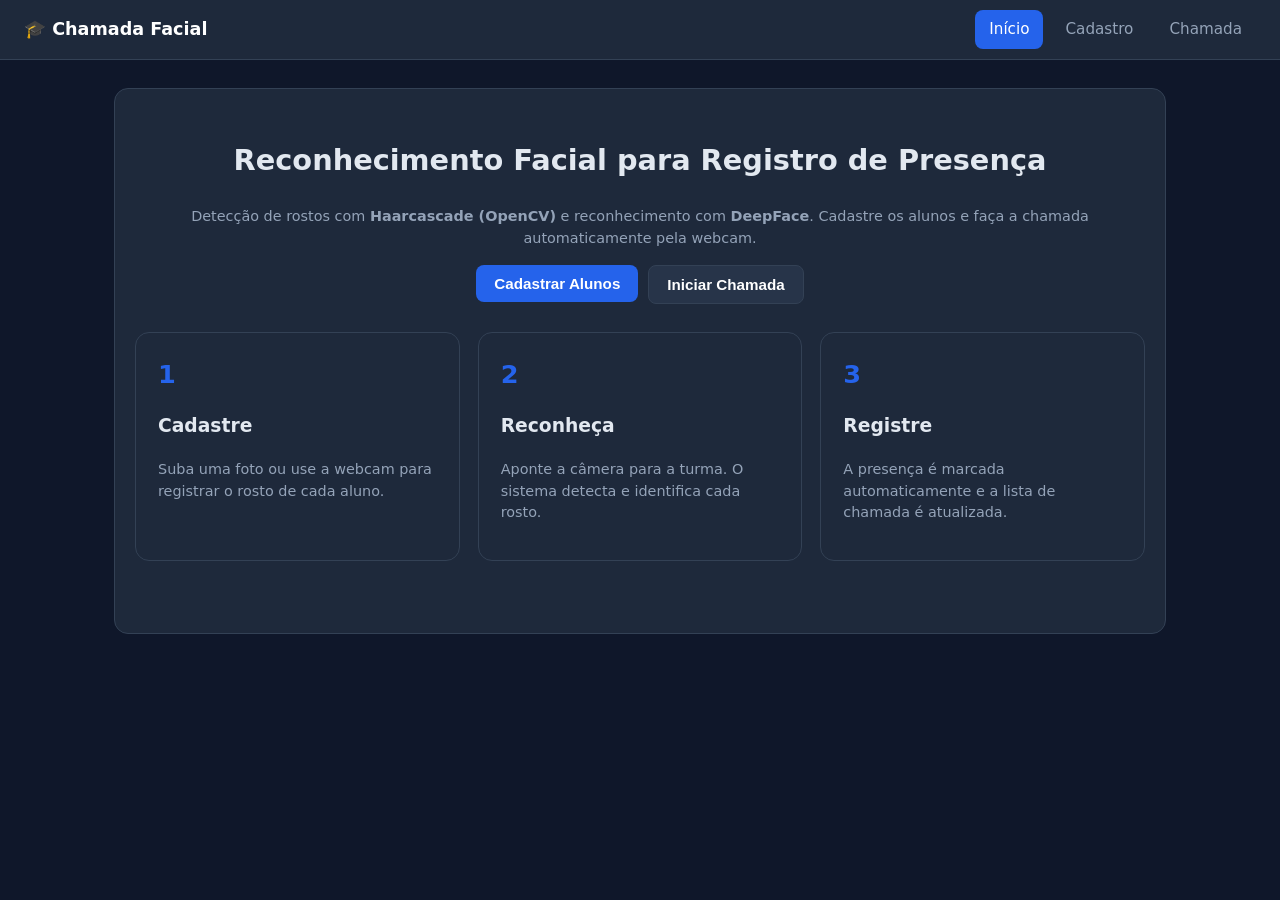
==== frontend/index.html @ 1a3e9120 "Aplicação web de chamada por reconhecimento facial Backend FastAPI com detecção de rostos via Haarca" ====
<!DOCTYPE html>
<html lang="pt-br">
<head>
  <meta charset="UTF-8" />
  <meta name="viewport" content="width=device-width, initial-scale=1.0" />
  <title>Chamada por Reconhecimento Facial</title>
  <link rel="stylesheet" href="css/style.css" />
</head>
<body>
  <header class="topbar">
    <h1>🎓 Chamada Facial</h1>
    <nav>
      <a href="index.html" class="active">Início</a>
      <a href="cadastro.html">Cadastro</a>
      <a href="chamada.html">Chamada</a>
    </nav>
  </header>

  <main>
    <div class="card hero">
      <h2>Reconhecimento Facial para Registro de Presença</h2>
      <p class="muted">
        Detecção de rostos com <strong>Haarcascade (OpenCV)</strong> e
        reconhecimento com <strong>DeepFace</strong>. Cadastre os alunos e faça a
        chamada automaticamente pela webcam.
      </p>
      <div class="btn-row">
        <a href="cadastro.html"><button>Cadastrar Alunos</button></a>
        <a href="chamada.html"><button class="secondary">Iniciar Chamada</button></a>
      </div>

      <div class="steps">
        <div class="card">
          <div class="num">1</div>
          <h3>Cadastre</h3>
          <p class="muted">Suba uma foto ou use a webcam para registrar o rosto de cada aluno.</p>
        </div>
        <div class="card">
          <div class="num">2</div>
          <h3>Reconheça</h3>
          <p class="muted">Aponte a câmera para a turma. O sistema detecta e identifica cada rosto.</p>
        </div>
        <div class="card">
          <div class="num">3</div>
          <h3>Registre</h3>
          <p class="muted">A presença é marcada automaticamente e a lista de chamada é atualizada.</p>
        </div>
      </div>
    </div>
  </main>

  <script src="js/common.js"></script>
</body>
</html>
---- frontend/css/style.css ----
:root {
  --bg: #0f172a;
  --surface: #1e293b;
  --surface-2: #273449;
  --primary: #2563eb;
  --primary-hover: #1d4ed8;
  --success: #16a34a;
  --danger: #dc2626;
  --text: #e2e8f0;
  --muted: #94a3b8;
  --border: #334155;
}

* { box-sizing: border-box; }

body {
  margin: 0;
  font-family: "Segoe UI", system-ui, -apple-system, sans-serif;
  background: var(--bg);
  color: var(--text);
  line-height: 1.5;
}

header.topbar {
  background: var(--surface);
  border-bottom: 1px solid var(--border);
  padding: 0 24px;
  display: flex;
  align-items: center;
  gap: 24px;
  height: 60px;
}

header.topbar h1 {
  font-size: 1.1rem;
  margin: 0;
  color: #fff;
}

header.topbar nav { display: flex; gap: 8px; margin-left: auto; }

header.topbar nav a {
  color: var(--muted);
  text-decoration: none;
  padding: 8px 14px;
  border-radius: 8px;
  font-size: 0.95rem;
}
header.topbar nav a:hover { background: var(--surface-2); color: #fff; }
header.topbar nav a.active { background: var(--primary); color: #fff; }

main { max-width: 1100px; margin: 0 auto; padding: 28px 24px 60px; }

.card {
  background: var(--surface);
  border: 1px solid var(--border);
  border-radius: 14px;
  padding: 22px;
  margin-bottom: 22px;
}

.card h2 { margin-top: 0; font-size: 1.15rem; }
.muted { color: var(--muted); font-size: 0.9rem; }

.grid-2 { display: grid; grid-template-columns: 1fr 1fr; gap: 22px; }
@media (max-width: 820px) { .grid-2 { grid-template-columns: 1fr; } }

label { display: block; font-size: 0.9rem; margin: 14px 0 6px; color: var(--muted); }

input[type="text"], input[type="file"] {
  width: 100%;
  padding: 10px 12px;
  background: var(--surface-2);
  border: 1px solid var(--border);
  border-radius: 8px;
  color: var(--text);
  font-size: 0.95rem;
}

button {
  cursor: pointer;
  border: none;
  border-radius: 8px;
  padding: 10px 18px;
  font-size: 0.95rem;
  font-weight: 600;
  background: var(--primary);
  color: #fff;
  transition: background 0.15s;
}
button:hover { background: var(--primary-hover); }
button:disabled { opacity: 0.5; cursor: not-allowed; }
button.secondary { background: var(--surface-2); border: 1px solid var(--border); }
button.secondary:hover { background: var(--border); }
button.danger { background: var(--danger); }

.btn-row { display: flex; gap: 10px; flex-wrap: wrap; margin-top: 16px; }

/* Vídeo / câmera */
.video-wrap {
  position: relative;
  width: 100%;
  background: #000;
  border-radius: 12px;
  overflow: hidden;
  aspect-ratio: 4 / 3;
}
.video-wrap video, .video-wrap canvas {
  position: absolute;
  inset: 0;
  width: 100%;
  height: 100%;
  object-fit: cover;
}
.video-wrap canvas { pointer-events: none; }

img.preview {
  width: 100%;
  max-height: 280px;
  object-fit: contain;
  border-radius: 10px;
  background: #000;
  margin-top: 12px;
}

/* Lista de alunos */
.student-list { display: grid; grid-template-columns: repeat(auto-fill, minmax(140px, 1fr)); gap: 14px; }
.student-card {
  background: var(--surface-2);
  border: 1px solid var(--border);
  border-radius: 12px;
  padding: 12px;
  text-align: center;
}
.student-card img {
  width: 100%;
  aspect-ratio: 1;
  object-fit: cover;
  border-radius: 8px;
  background: #000;
}
.student-card .name { font-weight: 600; margin: 8px 0; font-size: 0.9rem; }

/* Tabela de presença */
table { width: 100%; border-collapse: collapse; }
th, td { text-align: left; padding: 10px 12px; border-bottom: 1px solid var(--border); }
th { color: var(--muted); font-size: 0.82rem; text-transform: uppercase; letter-spacing: 0.04em; }
.badge { padding: 3px 10px; border-radius: 999px; font-size: 0.8rem; font-weight: 600; }
.badge.present { background: rgba(22,163,74,.18); color: #4ade80; }
.badge.absent { background: rgba(148,163,184,.15); color: var(--muted); }

/* Toast / mensagens */
#toast {
  position: fixed;
  bottom: 24px;
  left: 50%;
  transform: translateX(-50%);
  background: var(--surface-2);
  border: 1px solid var(--border);
  padding: 12px 20px;
  border-radius: 10px;
  opacity: 0;
  transition: opacity 0.3s;
  pointer-events: none;
  max-width: 90vw;
}
#toast.show { opacity: 1; }
#toast.ok { border-color: var(--success); }
#toast.err { border-color: var(--danger); }

.status-dot { display: inline-block; width: 10px; height: 10px; border-radius: 50%; background: var(--muted); margin-right: 8px; }
.status-dot.live { background: #4ade80; box-shadow: 0 0 8px #4ade80; }

.stats { display: flex; gap: 24px; margin-top: 8px; }
.stats div span { display: block; font-size: 1.6rem; font-weight: 700; }
.stats div small { color: var(--muted); }

.hero { text-align: center; padding: 50px 20px; }
.hero h2 { font-size: 1.8rem; }
.hero .btn-row { justify-content: center; }
.steps { display: grid; grid-template-columns: repeat(auto-fit, minmax(220px,1fr)); gap: 18px; margin-top: 28px; text-align: left; }
.steps .card .num { font-size: 1.6rem; font-weight: 800; color: var(--primary); }
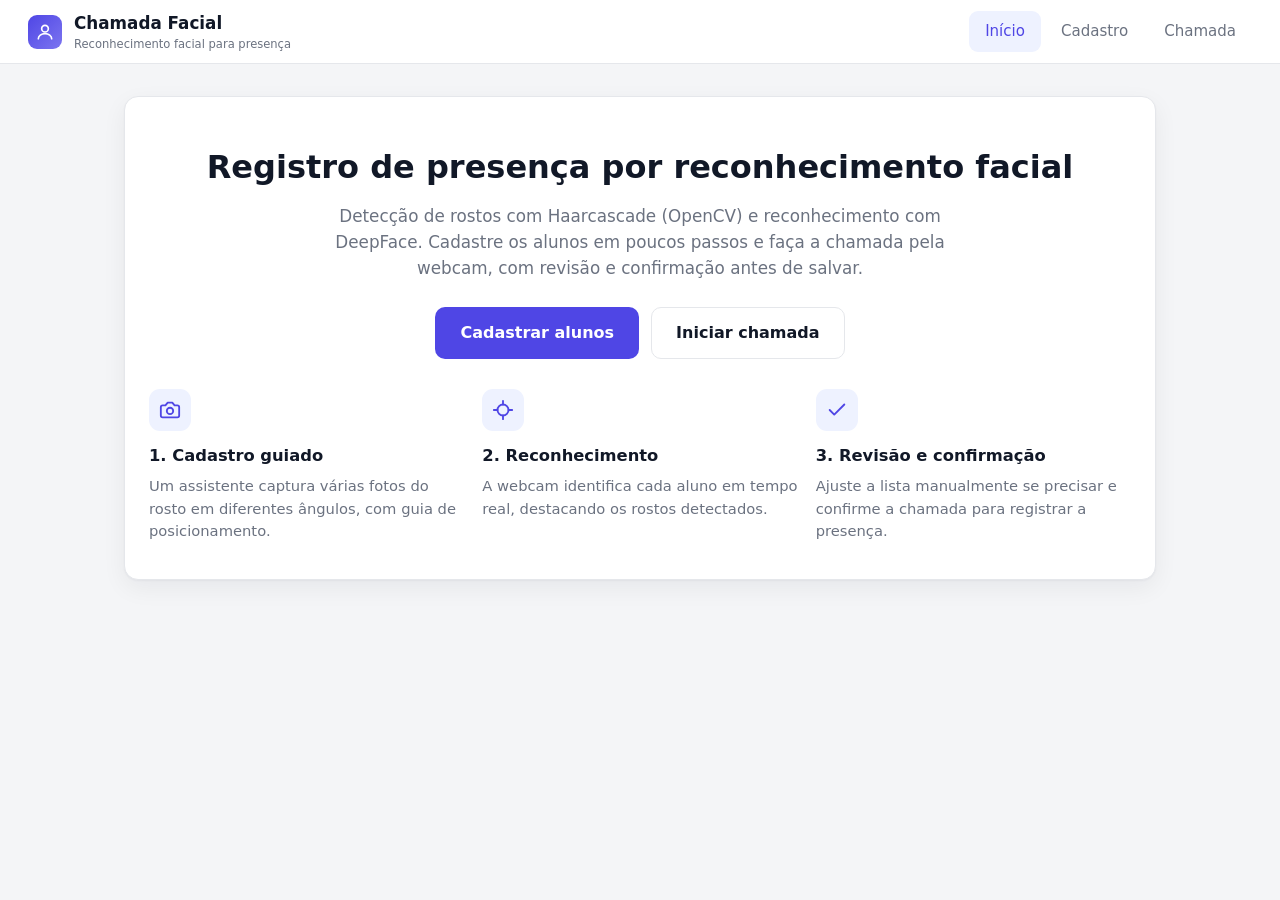
==== commit 2536bda3: "Reformula UX: cadastro em wizard, chamada com revisão/confirmação e visual novo Cadastro: - Wizard e" ====
--- a/frontend/index.html
+++ b/frontend/index.html
@@ -3,50 +3,55 @@
 <head>
   <meta charset="UTF-8" />
   <meta name="viewport" content="width=device-width, initial-scale=1.0" />
-  <title>Chamada por Reconhecimento Facial</title>
+  <title>Chamada Facial</title>
   <link rel="stylesheet" href="css/style.css" />
 </head>
 <body>
   <header class="topbar">
-    <h1>🎓 Chamada Facial</h1>
-    <nav>
+    <div class="brand">
+      <span class="logo">
+        <svg width="20" height="20" viewBox="0 0 24 24" fill="none" stroke="currentColor" stroke-width="2" stroke-linecap="round" stroke-linejoin="round"><path d="M12 12a4 4 0 1 0 0-8 4 4 0 0 0 0 8Z"/><path d="M4 20c0-3.3 3.6-6 8-6s8 2.7 8 6"/></svg>
+      </span>
+      <span>Chamada Facial<small>Reconhecimento facial para presença</small></span>
+    </div>
+    <nav class="nav">
       <a href="index.html" class="active">Início</a>
       <a href="cadastro.html">Cadastro</a>
       <a href="chamada.html">Chamada</a>
     </nav>
   </header>
 
-  <main>
-    <div class="card hero">
-      <h2>Reconhecimento Facial para Registro de Presença</h2>
-      <p class="muted">
-        Detecção de rostos com <strong>Haarcascade (OpenCV)</strong> e
-        reconhecimento com <strong>DeepFace</strong>. Cadastre os alunos e faça a
-        chamada automaticamente pela webcam.
+  <main class="container">
+    <section class="card hero">
+      <h1>Registro de presença por reconhecimento facial</h1>
+      <p>
+        Detecção de rostos com Haarcascade (OpenCV) e reconhecimento com DeepFace.
+        Cadastre os alunos em poucos passos e faça a chamada pela webcam, com
+        revisão e confirmação antes de salvar.
       </p>
-      <div class="btn-row">
-        <a href="cadastro.html"><button>Cadastrar Alunos</button></a>
-        <a href="chamada.html"><button class="secondary">Iniciar Chamada</button></a>
+      <div class="actions">
+        <a href="cadastro.html" class="btn btn-lg">Cadastrar alunos</a>
+        <a href="chamada.html" class="btn btn-ghost btn-lg">Iniciar chamada</a>
       </div>
 
-      <div class="steps">
-        <div class="card">
-          <div class="num">1</div>
-          <h3>Cadastre</h3>
-          <p class="muted">Suba uma foto ou use a webcam para registrar o rosto de cada aluno.</p>
+      <div class="feature-grid">
+        <div class="feature">
+          <span class="ico"><svg width="22" height="22" viewBox="0 0 24 24" fill="none" stroke="currentColor" stroke-width="2" stroke-linecap="round" stroke-linejoin="round"><path d="M14.5 4h-5L7 7H4a2 2 0 0 0-2 2v9a2 2 0 0 0 2 2h16a2 2 0 0 0 2-2V9a2 2 0 0 0-2-2h-3l-2.5-3Z"/><circle cx="12" cy="13" r="3.5"/></svg></span>
+          <h3>1. Cadastro guiado</h3>
+          <p>Um assistente captura várias fotos do rosto em diferentes ângulos, com guia de posicionamento.</p>
         </div>
-        <div class="card">
-          <div class="num">2</div>
-          <h3>Reconheça</h3>
-          <p class="muted">Aponte a câmera para a turma. O sistema detecta e identifica cada rosto.</p>
+        <div class="feature">
+          <span class="ico"><svg width="22" height="22" viewBox="0 0 24 24" fill="none" stroke="currentColor" stroke-width="2" stroke-linecap="round" stroke-linejoin="round"><path d="m2 12 4 0m12 0 4 0M12 2v4m0 12v4"/><circle cx="12" cy="12" r="6"/></svg></span>
+          <h3>2. Reconhecimento</h3>
+          <p>A webcam identifica cada aluno em tempo real, destacando os rostos detectados.</p>
         </div>
-        <div class="card">
-          <div class="num">3</div>
-          <h3>Registre</h3>
-          <p class="muted">A presença é marcada automaticamente e a lista de chamada é atualizada.</p>
+        <div class="feature">
+          <span class="ico"><svg width="22" height="22" viewBox="0 0 24 24" fill="none" stroke="currentColor" stroke-width="2" stroke-linecap="round" stroke-linejoin="round"><path d="M20 6 9 17l-5-5"/></svg></span>
+          <h3>3. Revisão e confirmação</h3>
+          <p>Ajuste a lista manualmente se precisar e confirme a chamada para registrar a presença.</p>
         </div>
       </div>
-    </div>
+    </section>
   </main>
 
   <script src="js/common.js"></script>
--- a/frontend/css/style.css
+++ b/frontend/css/style.css
@@ -1,182 +1,297 @@
+/* ===========================================================================
+   Design system — tema claro, profissional, sem emojis.
+   =========================================================================== */
 :root {
-  --bg: #0f172a;
-  --surface: #1e293b;
-  --surface-2: #273449;
-  --primary: #2563eb;
-  --primary-hover: #1d4ed8;
+  --bg: #f4f5f7;
+  --surface: #ffffff;
+  --surface-2: #f8fafc;
+  --primary: #4f46e5;
+  --primary-hover: #4338ca;
+  --primary-soft: #eef2ff;
   --success: #16a34a;
+  --success-soft: #dcfce7;
+  --warning: #d97706;
   --danger: #dc2626;
-  --text: #e2e8f0;
-  --muted: #94a3b8;
-  --border: #334155;
+  --danger-soft: #fef2f2;
+  --text: #111827;
+  --muted: #6b7280;
+  --border: #e5e7eb;
+  --ring: rgba(79, 70, 229, 0.25);
+  --shadow: 0 1px 2px rgba(16, 24, 40, .04), 0 8px 24px rgba(16, 24, 40, .06);
+  --radius: 14px;
 }
 
 * { box-sizing: border-box; }
+html, body { height: 100%; }
 
 body {
   margin: 0;
-  font-family: "Segoe UI", system-ui, -apple-system, sans-serif;
+  font-family: -apple-system, BlinkMacSystemFont, "Segoe UI", Roboto, Inter, system-ui, sans-serif;
   background: var(--bg);
   color: var(--text);
-  line-height: 1.5;
-}
-
-header.topbar {
+  line-height: 1.55;
+  -webkit-font-smoothing: antialiased;
+}
+
+a { color: inherit; text-decoration: none; }
+[hidden] { display: none !important; }
+
+/* ---------- Top bar ---------- */
+.topbar {
   background: var(--surface);
   border-bottom: 1px solid var(--border);
-  padding: 0 24px;
+  height: 64px;
   display: flex;
   align-items: center;
-  gap: 24px;
-  height: 60px;
-}
-
-header.topbar h1 {
-  font-size: 1.1rem;
-  margin: 0;
-  color: #fff;
-}
-
-header.topbar nav { display: flex; gap: 8px; margin-left: auto; }
-
-header.topbar nav a {
+  padding: 0 28px;
+  position: sticky;
+  top: 0;
+  z-index: 50;
+}
+.brand { display: flex; align-items: center; gap: 12px; font-weight: 700; font-size: 1.05rem; }
+.brand .logo {
+  width: 34px; height: 34px; border-radius: 9px;
+  background: linear-gradient(135deg, var(--primary), #7c75f0);
+  display: grid; place-items: center; color: #fff;
+}
+.brand small { display: block; font-weight: 500; font-size: .72rem; color: var(--muted); }
+.nav { display: flex; gap: 4px; margin-left: auto; }
+.nav a {
   color: var(--muted);
-  text-decoration: none;
-  padding: 8px 14px;
-  border-radius: 8px;
-  font-size: 0.95rem;
-}
-header.topbar nav a:hover { background: var(--surface-2); color: #fff; }
-header.topbar nav a.active { background: var(--primary); color: #fff; }
-
-main { max-width: 1100px; margin: 0 auto; padding: 28px 24px 60px; }
+  padding: 9px 16px;
+  border-radius: 9px;
+  font-size: .94rem;
+  font-weight: 500;
+  transition: .15s;
+}
+.nav a:hover { background: var(--surface-2); color: var(--text); }
+.nav a.active { background: var(--primary-soft); color: var(--primary); }
+
+/* ---------- Layout ---------- */
+.container { max-width: 1080px; margin: 0 auto; padding: 32px 24px 72px; }
+.page-head { margin-bottom: 22px; }
+.page-head h1 { font-size: 1.5rem; margin: 0 0 4px; }
+.page-head p { margin: 0; color: var(--muted); }
 
 .card {
   background: var(--surface);
   border: 1px solid var(--border);
-  border-radius: 14px;
-  padding: 22px;
-  margin-bottom: 22px;
-}
-
-.card h2 { margin-top: 0; font-size: 1.15rem; }
-.muted { color: var(--muted); font-size: 0.9rem; }
-
-.grid-2 { display: grid; grid-template-columns: 1fr 1fr; gap: 22px; }
-@media (max-width: 820px) { .grid-2 { grid-template-columns: 1fr; } }
-
-label { display: block; font-size: 0.9rem; margin: 14px 0 6px; color: var(--muted); }
-
-input[type="text"], input[type="file"] {
-  width: 100%;
-  padding: 10px 12px;
-  background: var(--surface-2);
-  border: 1px solid var(--border);
-  border-radius: 8px;
-  color: var(--text);
-  font-size: 0.95rem;
-}
-
-button {
+  border-radius: var(--radius);
+  padding: 24px;
+  box-shadow: var(--shadow);
+}
+.card + .card { margin-top: 22px; }
+.card h2 { margin: 0 0 4px; font-size: 1.15rem; }
+.card .sub { color: var(--muted); font-size: .92rem; margin: 0 0 18px; }
+
+.grid-2 { display: grid; grid-template-columns: 1.1fr .9fr; gap: 22px; align-items: start; }
+@media (max-width: 860px) { .grid-2 { grid-template-columns: 1fr; } }
+
+.muted { color: var(--muted); }
+.row { display: flex; align-items: center; gap: 12px; }
+.between { justify-content: space-between; }
+.center { text-align: center; }
+
+/* ---------- Buttons ---------- */
+.btn {
+  appearance: none;
   cursor: pointer;
-  border: none;
-  border-radius: 8px;
-  padding: 10px 18px;
-  font-size: 0.95rem;
+  border: 1px solid transparent;
+  border-radius: 10px;
+  padding: 11px 18px;
+  font-size: .95rem;
   font-weight: 600;
+  display: inline-flex;
+  align-items: center;
+  justify-content: center;
+  gap: 8px;
+  transition: .15s;
   background: var(--primary);
   color: #fff;
-  transition: background 0.15s;
-}
-button:hover { background: var(--primary-hover); }
-button:disabled { opacity: 0.5; cursor: not-allowed; }
-button.secondary { background: var(--surface-2); border: 1px solid var(--border); }
-button.secondary:hover { background: var(--border); }
-button.danger { background: var(--danger); }
-
-.btn-row { display: flex; gap: 10px; flex-wrap: wrap; margin-top: 16px; }
-
-/* Vídeo / câmera */
-.video-wrap {
+}
+.btn:hover { background: var(--primary-hover); }
+.btn:focus-visible { outline: none; box-shadow: 0 0 0 4px var(--ring); }
+.btn:disabled { opacity: .5; cursor: not-allowed; }
+.btn svg { width: 18px; height: 18px; }
+.btn-ghost { background: var(--surface); color: var(--text); border-color: var(--border); }
+.btn-ghost:hover { background: var(--surface-2); }
+.btn-danger { background: var(--danger); }
+.btn-danger:hover { background: #b91c1c; }
+.btn-soft-danger { background: var(--danger-soft); color: var(--danger); }
+.btn-soft-danger:hover { background: #fde2e2; }
+.btn-block { width: 100%; }
+.btn-lg { padding: 13px 24px; font-size: 1rem; }
+.actions { display: flex; gap: 12px; flex-wrap: wrap; }
+.actions.end { justify-content: flex-end; }
+
+/* ---------- Form fields ---------- */
+.field { margin-bottom: 16px; }
+.field label { display: block; font-size: .88rem; font-weight: 600; margin-bottom: 7px; }
+.field input[type="text"] {
+  width: 100%;
+  padding: 12px 14px;
+  border: 1px solid var(--border);
+  border-radius: 10px;
+  font-size: 1rem;
+  background: var(--surface);
+  color: var(--text);
+}
+.field input:focus { outline: none; border-color: var(--primary); box-shadow: 0 0 0 4px var(--ring); }
+.field .hint { color: var(--muted); font-size: .82rem; margin-top: 6px; }
+
+/* ---------- Stepper ---------- */
+.stepper { display: flex; align-items: center; margin-bottom: 26px; }
+.step { display: flex; align-items: center; gap: 10px; color: var(--muted); }
+.step .dot {
+  width: 30px; height: 30px; border-radius: 50%;
+  border: 2px solid var(--border);
+  display: grid; place-items: center;
+  font-size: .85rem; font-weight: 700;
+  background: var(--surface);
+  flex: none;
+}
+.step .name { font-size: .9rem; font-weight: 600; }
+.step.active { color: var(--primary); }
+.step.active .dot { border-color: var(--primary); background: var(--primary); color: #fff; }
+.step.done { color: var(--text); }
+.step.done .dot { border-color: var(--success); background: var(--success); color: #fff; }
+.step-line { flex: 1; height: 2px; background: var(--border); margin: 0 14px; border-radius: 2px; }
+.step.done + .step-line, .step-line.done { background: var(--success); }
+@media (max-width: 640px) { .step .name { display: none; } .step-line { margin: 0 8px; } }
+
+/* ---------- Video stage ---------- */
+.stage {
   position: relative;
   width: 100%;
-  background: #000;
-  border-radius: 12px;
+  aspect-ratio: 4 / 3;
+  background: #0b1220;
+  border-radius: var(--radius);
   overflow: hidden;
-  aspect-ratio: 4 / 3;
-}
-.video-wrap video, .video-wrap canvas {
-  position: absolute;
-  inset: 0;
-  width: 100%;
-  height: 100%;
-  object-fit: cover;
-}
-.video-wrap canvas { pointer-events: none; }
-
-img.preview {
-  width: 100%;
-  max-height: 280px;
-  object-fit: contain;
-  border-radius: 10px;
-  background: #000;
-  margin-top: 12px;
-}
-
-/* Lista de alunos */
-.student-list { display: grid; grid-template-columns: repeat(auto-fill, minmax(140px, 1fr)); gap: 14px; }
-.student-card {
-  background: var(--surface-2);
-  border: 1px solid var(--border);
-  border-radius: 12px;
-  padding: 12px;
-  text-align: center;
-}
-.student-card img {
-  width: 100%;
-  aspect-ratio: 1;
-  object-fit: cover;
-  border-radius: 8px;
-  background: #000;
-}
-.student-card .name { font-weight: 600; margin: 8px 0; font-size: 0.9rem; }
-
-/* Tabela de presença */
+}
+.stage video, .stage canvas {
+  position: absolute; inset: 0; width: 100%; height: 100%; object-fit: cover;
+}
+.stage canvas { pointer-events: none; }
+.stage .placeholder {
+  position: absolute; inset: 0; display: grid; place-items: center; color: #94a3b8;
+  font-size: .95rem; text-align: center; padding: 24px;
+}
+
+/* spotlight oval guide */
+.face-guide {
+  position: absolute; top: 47%; left: 50%; transform: translate(-50%, -50%);
+  width: 50%; aspect-ratio: 3 / 4; border-radius: 50%;
+  border: 3px solid rgba(255, 255, 255, .9);
+  box-shadow: 0 0 0 9999px rgba(8, 12, 24, .5);
+  transition: border-color .2s;
+  pointer-events: none;
+}
+.face-guide.ok { border-color: #22c55e; }
+
+.pose {
+  position: absolute; top: 14px; left: 50%; transform: translateX(-50%);
+  background: rgba(8, 12, 24, .72); color: #fff;
+  padding: 9px 16px; border-radius: 999px; font-size: .95rem; font-weight: 600;
+  text-align: center; max-width: 88%; backdrop-filter: blur(4px);
+}
+.chip {
+  position: absolute; bottom: 14px; left: 50%; transform: translateX(-50%);
+  display: inline-flex; align-items: center; gap: 8px;
+  padding: 7px 14px; border-radius: 999px; font-size: .85rem; font-weight: 600;
+  background: rgba(8, 12, 24, .72); color: #fde68a; backdrop-filter: blur(4px);
+}
+.chip.ok { color: #86efac; }
+.chip .led { width: 9px; height: 9px; border-radius: 50%; background: currentColor; box-shadow: 0 0 8px currentColor; }
+.countdown {
+  position: absolute; inset: 0; display: grid; place-items: center;
+  font-size: 5rem; font-weight: 800; color: #fff; text-shadow: 0 4px 24px rgba(0,0,0,.5);
+}
+.flash {
+  position: absolute; inset: 0; background: #fff; opacity: 0; pointer-events: none;
+}
+.flash.go { animation: flash .35s ease-out; }
+@keyframes flash { from { opacity: .85; } to { opacity: 0; } }
+
+/* ---------- Progress ---------- */
+.progress { height: 8px; background: var(--surface-2); border: 1px solid var(--border); border-radius: 999px; overflow: hidden; }
+.progress > i { display: block; height: 100%; width: 0; background: var(--primary); transition: width .3s; }
+.progress-label { display: flex; justify-content: space-between; font-size: .85rem; color: var(--muted); margin-bottom: 8px; }
+
+/* ---------- Thumbnails ---------- */
+.thumbs { display: grid; grid-template-columns: repeat(auto-fill, minmax(84px, 1fr)); gap: 10px; }
+.thumb { aspect-ratio: 1; border-radius: 10px; overflow: hidden; border: 1px solid var(--border); background: #000; }
+.thumb img { width: 100%; height: 100%; object-fit: cover; }
+
+/* ---------- Student list ---------- */
+.students { display: grid; grid-template-columns: repeat(auto-fill, minmax(150px, 1fr)); gap: 14px; }
+.student {
+  border: 1px solid var(--border); border-radius: 12px; padding: 12px; text-align: center; background: var(--surface);
+}
+.student img { width: 100%; aspect-ratio: 1; object-fit: cover; border-radius: 9px; background: #eef2f7; }
+.student .name { font-weight: 600; font-size: .92rem; margin: 9px 0 2px; }
+.student .meta { font-size: .78rem; color: var(--muted); margin-bottom: 10px; }
+.empty { color: var(--muted); text-align: center; padding: 28px 12px; }
+
+/* ---------- Table ---------- */
 table { width: 100%; border-collapse: collapse; }
-th, td { text-align: left; padding: 10px 12px; border-bottom: 1px solid var(--border); }
-th { color: var(--muted); font-size: 0.82rem; text-transform: uppercase; letter-spacing: 0.04em; }
-.badge { padding: 3px 10px; border-radius: 999px; font-size: 0.8rem; font-weight: 600; }
-.badge.present { background: rgba(22,163,74,.18); color: #4ade80; }
-.badge.absent { background: rgba(148,163,184,.15); color: var(--muted); }
-
-/* Toast / mensagens */
+th, td { text-align: left; padding: 12px 10px; border-bottom: 1px solid var(--border); }
+th { font-size: .76rem; text-transform: uppercase; letter-spacing: .04em; color: var(--muted); }
+tr:last-child td { border-bottom: none; }
+.name-cell { display: flex; align-items: center; gap: 10px; }
+.avatar { width: 34px; height: 34px; border-radius: 50%; object-fit: cover; background: #eef2f7; flex: none; }
+
+.badge { display: inline-flex; align-items: center; gap: 6px; padding: 4px 11px; border-radius: 999px; font-size: .8rem; font-weight: 600; }
+.badge.present { background: var(--success-soft); color: #15803d; }
+.badge.absent { background: #f1f5f9; color: var(--muted); }
+
+/* ---------- Toggle switch ---------- */
+.switch { position: relative; display: inline-block; width: 42px; height: 24px; }
+.switch input { opacity: 0; width: 0; height: 0; }
+.switch .slider {
+  position: absolute; inset: 0; cursor: pointer; background: #cbd5e1; border-radius: 999px; transition: .2s;
+}
+.switch .slider::before {
+  content: ""; position: absolute; height: 18px; width: 18px; left: 3px; top: 3px;
+  background: #fff; border-radius: 50%; transition: .2s; box-shadow: 0 1px 2px rgba(0,0,0,.2);
+}
+.switch input:checked + .slider { background: var(--success); }
+.switch input:checked + .slider::before { transform: translateX(18px); }
+
+/* ---------- Stat tiles ---------- */
+.stats { display: grid; grid-template-columns: repeat(3, 1fr); gap: 14px; margin-bottom: 18px; }
+.stat { border: 1px solid var(--border); border-radius: 12px; padding: 14px 16px; background: var(--surface-2); }
+.stat b { display: block; font-size: 1.7rem; line-height: 1.1; }
+.stat span { font-size: .82rem; color: var(--muted); }
+
+/* ---------- Status line ---------- */
+.status { display: flex; align-items: center; gap: 9px; color: var(--muted); font-size: .9rem; margin-top: 14px; }
+.led-dot { width: 10px; height: 10px; border-radius: 50%; background: #cbd5e1; }
+.led-dot.live { background: #22c55e; box-shadow: 0 0 8px #22c55e; }
+
+/* ---------- Recognized session chips ---------- */
+.reclist { display: flex; flex-wrap: wrap; gap: 8px; margin-top: 6px; min-height: 30px; }
+.rectag { background: var(--success-soft); color: #15803d; padding: 5px 12px; border-radius: 999px; font-size: .85rem; font-weight: 600; }
+
+/* ---------- Toast ---------- */
 #toast {
-  position: fixed;
-  bottom: 24px;
-  left: 50%;
-  transform: translateX(-50%);
-  background: var(--surface-2);
-  border: 1px solid var(--border);
-  padding: 12px 20px;
-  border-radius: 10px;
-  opacity: 0;
-  transition: opacity 0.3s;
-  pointer-events: none;
-  max-width: 90vw;
-}
-#toast.show { opacity: 1; }
-#toast.ok { border-color: var(--success); }
-#toast.err { border-color: var(--danger); }
-
-.status-dot { display: inline-block; width: 10px; height: 10px; border-radius: 50%; background: var(--muted); margin-right: 8px; }
-.status-dot.live { background: #4ade80; box-shadow: 0 0 8px #4ade80; }
-
-.stats { display: flex; gap: 24px; margin-top: 8px; }
-.stats div span { display: block; font-size: 1.6rem; font-weight: 700; }
-.stats div small { color: var(--muted); }
-
-.hero { text-align: center; padding: 50px 20px; }
-.hero h2 { font-size: 1.8rem; }
-.hero .btn-row { justify-content: center; }
-.steps { display: grid; grid-template-columns: repeat(auto-fit, minmax(220px,1fr)); gap: 18px; margin-top: 28px; text-align: left; }
-.steps .card .num { font-size: 1.6rem; font-weight: 800; color: var(--primary); }
+  position: fixed; bottom: 26px; left: 50%; transform: translateX(-50%) translateY(10px);
+  background: #111827; color: #fff; padding: 13px 20px; border-radius: 11px;
+  font-size: .92rem; box-shadow: 0 10px 30px rgba(0,0,0,.25);
+  opacity: 0; pointer-events: none; transition: .25s; max-width: 90vw; z-index: 100;
+  border-left: 4px solid var(--primary);
+}
+#toast.show { opacity: 1; transform: translateX(-50%) translateY(0); }
+#toast.ok { border-left-color: var(--success); }
+#toast.err { border-left-color: var(--danger); }
+
+/* ---------- Home / hero ---------- */
+.hero { text-align: center; padding: 46px 24px 36px; }
+.hero h1 { font-size: 2rem; margin: 0 0 10px; }
+.hero p { color: var(--muted); max-width: 620px; margin: 0 auto 26px; font-size: 1.05rem; }
+.hero .actions { justify-content: center; }
+.feature-grid { display: grid; grid-template-columns: repeat(3, 1fr); gap: 18px; margin-top: 30px; }
+@media (max-width: 760px) { .feature-grid { grid-template-columns: 1fr; } .stats { grid-template-columns: 1fr 1fr; } }
+.feature { text-align: left; }
+.feature .ico { width: 42px; height: 42px; border-radius: 11px; background: var(--primary-soft); color: var(--primary); display: grid; place-items: center; margin-bottom: 12px; }
+.feature h3 { margin: 0 0 6px; font-size: 1.02rem; }
+.feature p { margin: 0; font-size: .92rem; color: var(--muted); }
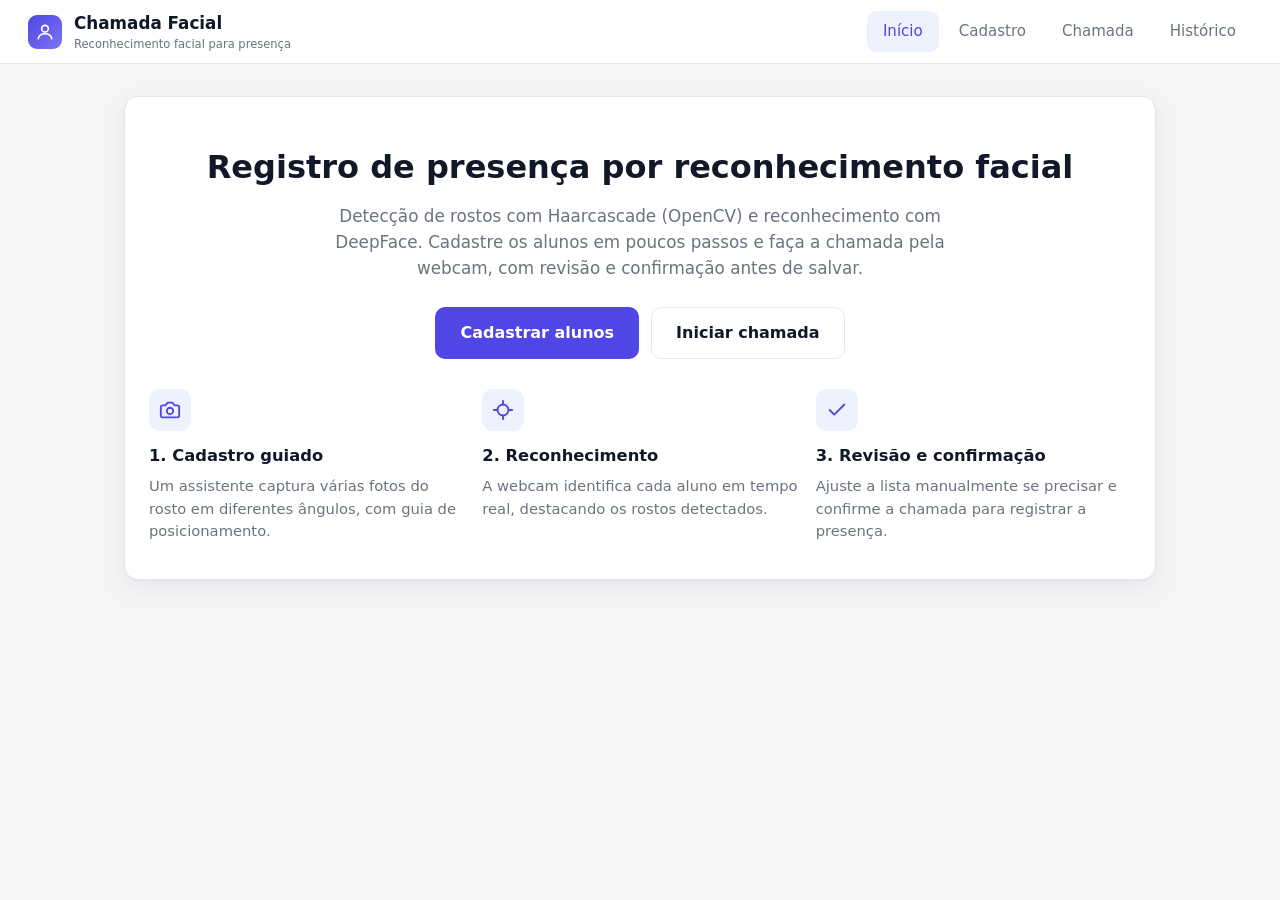
==== commit 45baff0d: "Adiciona histórico de chamadas e corrige overlay da câmera Histórico: - Nova tela "Histórico" (histo" ====
--- a/frontend/index.html
+++ b/frontend/index.html
@@ -18,6 +18,7 @@
       <a href="index.html" class="active">Início</a>
       <a href="cadastro.html">Cadastro</a>
       <a href="chamada.html">Chamada</a>
+      <a href="historico.html">Histórico</a>
     </nav>
   </header>
 
--- a/frontend/css/style.css
+++ b/frontend/css/style.css
@@ -232,6 +232,18 @@
 .student .meta { font-size: .78rem; color: var(--muted); margin-bottom: 10px; }
 .empty { color: var(--muted); text-align: center; padding: 28px 12px; }
 
+/* ---------- Histórico: lista de dias ---------- */
+.day-item {
+  width: 100%;
+  display: flex; align-items: center; justify-content: space-between; gap: 12px;
+  padding: 13px 15px; margin-bottom: 9px;
+  background: var(--surface); border: 1px solid var(--border); border-radius: 11px;
+  cursor: pointer; font: inherit; color: inherit; text-align: left; transition: .15s;
+}
+.day-item:hover { background: var(--surface-2); border-color: #d2d7e0; }
+.day-item.active { border-color: var(--primary); background: var(--primary-soft); }
+.day-date { font-weight: 600; }
+
 /* ---------- Table ---------- */
 table { width: 100%; border-collapse: collapse; }
 th, td { text-align: left; padding: 12px 10px; border-bottom: 1px solid var(--border); }
